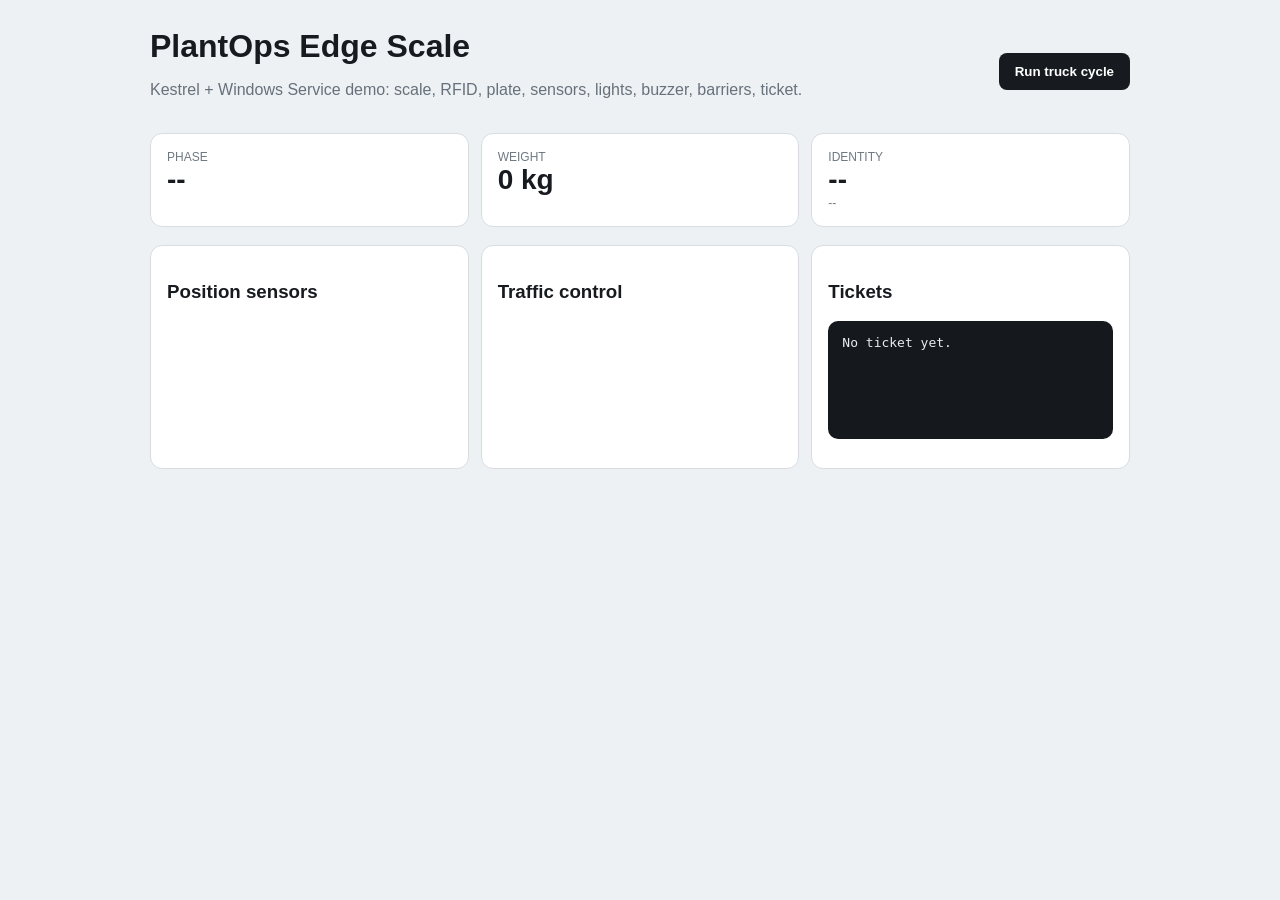
==== wwwroot/index.html @ a66e67ab "Add minimal Edge demo UI" ====
<!doctype html>
<html lang="en">
<head>
  <meta charset="utf-8">
  <meta name="viewport" content="width=device-width,initial-scale=1">
  <title>PlantOps Edge Scale Demo</title>
  <style>
    body{font-family:Segoe UI,Arial,sans-serif;background:#eef1f4;color:#171b20;margin:0}
    main{max-width:980px;margin:auto;padding:28px}header{display:flex;justify-content:space-between;gap:20px;align-items:center}
    h1{margin:0 0 6px}p{color:#66717b}button{padding:11px 16px;border:0;border-radius:8px;background:#171b20;color:white;font-weight:700;cursor:pointer}
    .grid{display:grid;grid-template-columns:repeat(3,1fr);gap:12px;margin-top:18px}.card{background:white;border:1px solid #d8dde2;border-radius:12px;padding:16px}
    .big{font-size:28px;font-weight:750}.muted{color:#6f7982;font-size:12px}.rows{display:grid;gap:7px}.row{display:flex;justify-content:space-between;border-bottom:1px solid #edf0f2;padding:6px 0}.on{color:#167044;font-weight:700}
    pre{background:#15191e;color:#e8ecef;padding:14px;border-radius:10px;overflow:auto;min-height:90px}
    @media(max-width:760px){.grid{grid-template-columns:1fr}header{display:block}button{margin-top:10px}}
  </style>
</head>
<body>
<main>
<header>
  <div><h1>PlantOps Edge Scale</h1><p>Kestrel + Windows Service demo: scale, RFID, plate, sensors, lights, buzzer, barriers, ticket.</p></div>
  <button id="run">Run truck cycle</button>
</header>
<section class="grid">
  <div class="card"><div class="muted">PHASE</div><div class="big" id="phase">--</div></div>
  <div class="card"><div class="muted">WEIGHT</div><div class="big"><span id="weight">0</span> kg</div><div id="stable"></div></div>
  <div class="card"><div class="muted">IDENTITY</div><div class="big" id="plate">--</div><div id="rfid" class="muted">--</div></div>
</section>
<section class="grid">
  <div class="card"><h3>Position sensors</h3><div id="sensors" class="rows"></div></div>
  <div class="card"><h3>Traffic control</h3><div id="control" class="rows"></div></div>
  <div class="card"><h3>Tickets</h3><pre id="tickets">No ticket yet.</pre></div>
</section>
</main>
<script>
const $=id=>document.getElementById(id);
const row=(k,v,on=false)=>`<div class="row"><span>${k}</span><b class="${on?'on':''}">${v}</b></div>`;
async function refresh(){
 const [s,t]=await Promise.all([fetch('/api/state').then(r=>r.json()),fetch('/api/tickets').then(r=>r.json())]);
 $('phase').textContent=s.phase;$('weight').textContent=Number(s.weightKg).toLocaleString();$('stable').textContent=s.weightStable?'STABLE':'UNSTABLE';$('stable').className=s.weightStable?'on':'';
 $('plate').textContent=s.plate||'--';$('rfid').textContent=s.rfid||'--';
 $('sensors').innerHTML=row('ENTRY',s.sensorEntry?'ON':'OFF',s.sensorEntry)+row('FRONT',s.sensorFront?'ON':'OFF',s.sensorFront)+row('REAR',s.sensorRear?'ON':'OFF',s.sensorRear)+row('EXIT',s.sensorExit?'ON':'OFF',s.sensorExit);
 $('control').innerHTML=row('ENTRY LIGHT',s.entryLight,s.entryLight==='GREEN')+row('EXIT LIGHT',s.exitLight,s.exitLight==='GREEN')+row('BUZZER',s.buzzer?'ON':'OFF',s.buzzer)+row('ENTRY BARRIER',s.entryBarrier,s.entryBarrier==='OPEN')+row('EXIT BARRIER',s.exitBarrier,s.exitBarrier==='OPEN');
 $('tickets').textContent=t.length?JSON.stringify(t,null,2):'No ticket yet.';$('run').disabled=s.running;
}
$('run').onclick=async()=>{await fetch('/api/demo/run',{method:'POST'});refresh()};refresh();setInterval(refresh,400);
</script>
</body>
</html>
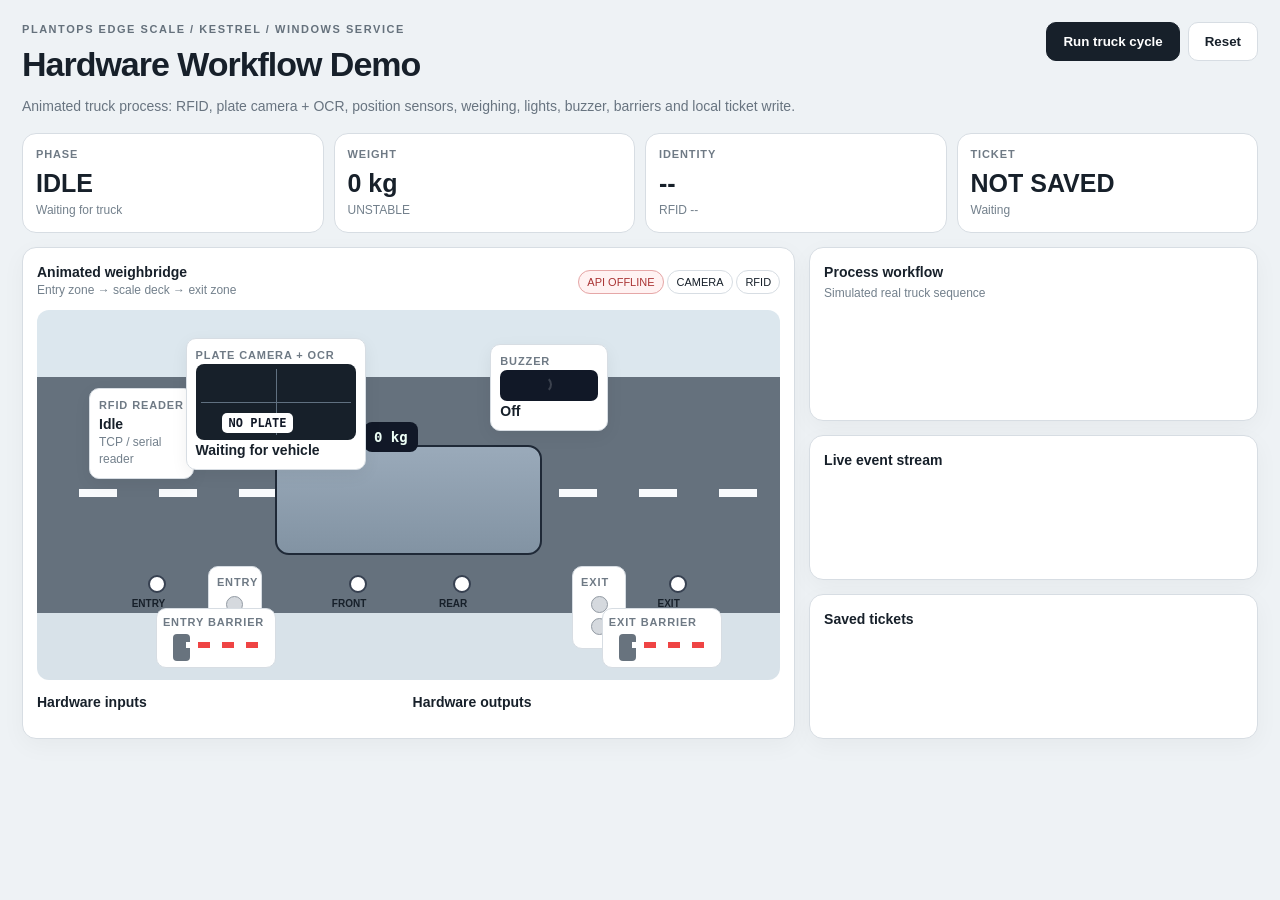
==== commit 4f4c6b81: "Add animated truck and hardware workflow demo" ====
--- a/wwwroot/index.html
+++ b/wwwroot/index.html
@@ -1,48 +1,62 @@
 <!doctype html>
 <html lang="en">
 <head>
-  <meta charset="utf-8">
-  <meta name="viewport" content="width=device-width,initial-scale=1">
-  <title>PlantOps Edge Scale Demo</title>
-  <style>
-    body{font-family:Segoe UI,Arial,sans-serif;background:#eef1f4;color:#171b20;margin:0}
-    main{max-width:980px;margin:auto;padding:28px}header{display:flex;justify-content:space-between;gap:20px;align-items:center}
-    h1{margin:0 0 6px}p{color:#66717b}button{padding:11px 16px;border:0;border-radius:8px;background:#171b20;color:white;font-weight:700;cursor:pointer}
-    .grid{display:grid;grid-template-columns:repeat(3,1fr);gap:12px;margin-top:18px}.card{background:white;border:1px solid #d8dde2;border-radius:12px;padding:16px}
-    .big{font-size:28px;font-weight:750}.muted{color:#6f7982;font-size:12px}.rows{display:grid;gap:7px}.row{display:flex;justify-content:space-between;border-bottom:1px solid #edf0f2;padding:6px 0}.on{color:#167044;font-weight:700}
-    pre{background:#15191e;color:#e8ecef;padding:14px;border-radius:10px;overflow:auto;min-height:90px}
-    @media(max-width:760px){.grid{grid-template-columns:1fr}header{display:block}button{margin-top:10px}}
-  </style>
+<meta charset="utf-8">
+<meta name="viewport" content="width=device-width,initial-scale=1">
+<title>PlantOps Edge Scale Hardware Demo</title>
+<style>
+*{box-sizing:border-box}body{margin:0;background:#eef2f5;color:#17202a;font:14px/1.45 Segoe UI,Arial,sans-serif}main{max-width:1380px;margin:auto;padding:22px}header{display:flex;justify-content:space-between;gap:20px;align-items:flex-start;margin-bottom:16px}h1{margin:2px 0 7px;font-size:34px;letter-spacing:-.03em}p{margin:0;color:#687480}.eyebrow{font-size:11px;font-weight:800;letter-spacing:.14em;color:#65717c}button{padding:11px 16px;border:1px solid #17202a;border-radius:10px;background:#17202a;color:#fff;font-weight:700;cursor:pointer}button.secondary{background:#fff;color:#17202a;border-color:#d7dde3}button:disabled{opacity:.5}.actions{display:flex;gap:8px}.hero{display:grid;grid-template-columns:repeat(4,1fr);gap:10px;margin-bottom:14px}.stat,.panel{background:#fff;border:1px solid #d7dde3;border-radius:14px}.stat{padding:13px}.k{font-size:11px;color:#6f7a85;font-weight:800;letter-spacing:.08em}.v{font-size:25px;font-weight:800;margin-top:3px}.good{color:#187847}.warn{color:#9a6900}.bad{color:#aa3535}.layout{display:grid;grid-template-columns:1.55fr .9fr;gap:14px}.panel{padding:14px;box-shadow:0 7px 24px rgba(0,0,0,.04)}.sim{position:relative;height:370px;border-radius:12px;overflow:hidden;background:linear-gradient(#dce7ee 0 18%,#65717d 18% 82%,#d8e2e9 82%)}.lane{position:absolute;left:0;right:0;top:179px;height:8px;background:repeating-linear-gradient(90deg,transparent 0 42px,#f8fafc 42px 80px)}.scale{position:absolute;left:32%;top:135px;width:36%;height:110px;border:2px solid #1f2937;border-radius:14px;background:linear-gradient(#9aaaba,#8293a3)}.weight{position:absolute;left:44%;top:112px;background:#111827;color:#ecfdf5;border-radius:8px;padding:7px 10px;font:700 14px Consolas,monospace}.truck{position:absolute;top:150px;left:-18%;width:142px;height:54px;transition:left .55s ease}.trailer{position:absolute;left:0;top:7px;width:94px;height:35px;border-radius:7px;background:#414b57}.cab{position:absolute;left:91px;top:11px;width:38px;height:29px;border-radius:8px;background:#78899a}.cab:before{content:"";position:absolute;left:6px;top:5px;width:16px;height:10px;border-radius:3px;background:#dcecff}.wheel{position:absolute;bottom:0;width:18px;height:18px;border-radius:50%;background:#111827;border:3px solid #aab2bb}.w1{left:15px}.w2{left:65px}.w3{left:100px}.truck-label{position:absolute;top:-23px;left:5px;background:#fff;border:1px solid #d7dde3;border-radius:7px;padding:4px 7px;font:700 11px Consolas,monospace}.devicebox{position:absolute;background:#fff;border:1px solid #d7dde3;border-radius:10px;padding:9px;box-shadow:0 5px 17px rgba(0,0,0,.06)}.rfid{left:7%;top:78px;width:105px}.camera{left:20%;top:28px;width:180px}.camera-screen{height:76px;border-radius:8px;background:#17202a;color:#dce7ee;position:relative;padding:7px;overflow:hidden}.cross1,.cross2{position:absolute;background:#607080}.cross1{left:50%;top:5px;bottom:5px;width:1px}.cross2{top:50%;left:5px;right:5px;height:1px}.plate-overlay{position:absolute;bottom:7px;left:26px;background:#fff;color:#111827;border-radius:5px;padding:3px 7px;font:700 12px Consolas,monospace}.buzzer{left:61%;top:34px;width:118px}.speaker{height:31px;border-radius:7px;background:#111827;position:relative}.wave{position:absolute;left:35px;top:6px;width:17px;height:17px;border:2px solid transparent;border-right-color:#e5e7eb;border-radius:50%;opacity:.2}.buzzer.on .wave{opacity:1;animation:ping .9s infinite}@keyframes ping{0%{transform:scale(.7);opacity:1}100%{transform:scale(1.7);opacity:0}}.light{position:absolute;top:256px;width:54px;padding:8px;background:#fff;border:1px solid #d7dde3;border-radius:10px}.entry-light{left:23%}.exit-light{left:72%}.lamp{width:17px;height:17px;border-radius:50%;background:#d5d9de;border:1px solid #929aa3;margin:5px auto}.lamp.red.on{background:#d04a4a;box-shadow:0 0 12px #d04a4a88}.lamp.green.on{background:#208c52;box-shadow:0 0 12px #208c5288}.barrier{position:absolute;top:298px;width:120px;height:60px;background:#fff;border:1px solid #d7dde3;border-radius:10px}.entry-barrier{left:16%}.exit-barrier{left:76%}.base{position:absolute;left:16px;top:25px;width:17px;height:27px;background:#68737e;border-radius:4px}.arm{position:absolute;left:29px;top:33px;width:72px;height:6px;background:repeating-linear-gradient(90deg,#fff 0 12px,#ef4444 12px 24px);transform-origin:left center;transition:transform .45s}.barrier.open .arm{transform:rotate(-64deg)}.sensor{position:absolute;top:265px;width:18px;height:18px;border-radius:50%;background:#fff;border:2px solid #374151}.sensor.on{background:#208c52;box-shadow:0 0 0 6px #208c5233}.se{left:15%}.sf{left:42%}.sr{left:56%}.sx{left:85%}.sensor-name{position:absolute;top:287px;transform:translateX(-50%);font-size:10px;font-weight:800}.timeline,.events,.tickets{display:grid;gap:7px}.step{display:grid;grid-template-columns:18px 1fr;gap:8px;padding:8px;border:1px solid #dde2e7;border-radius:10px;background:#fbfcfd}.dot{width:13px;height:13px;border-radius:50%;border:2px solid #9ca5ae;background:#fff;margin-top:3px}.step.done{background:#f0faf3;border-color:#9bcfae}.step.done .dot{background:#208c52;border-color:#126637}.step.active{background:#f1f6ff;border-color:#9dbdf4}.step.active .dot{background:#3b82f6;border-color:#2a5eae}.desc,.muted{font-size:12px;color:#73808c}.io{display:grid;grid-template-columns:1fr 1fr;gap:8px;margin-top:12px}.card{border:1px solid #dde2e7;border-radius:10px;padding:9px;background:#fbfcfd}.card b{display:block;margin-top:3px}.events{max-height:280px;overflow:auto}.event{display:grid;grid-template-columns:72px 76px 1fr;gap:7px;border-bottom:1px solid #edf0f2;padding:6px 0;font-size:12px}.event time{font-family:Consolas,monospace;color:#8a949e}.ticket{border:1px solid #dde2e7;border-radius:10px;padding:8px;background:#fbfcfd}.ticket strong{font-size:16px}.title-row{display:flex;justify-content:space-between;gap:10px;align-items:center;margin-bottom:10px}.pill{padding:5px 8px;border:1px solid #d7dde3;border-radius:999px;font-size:11px;background:#fff}.pill.good{border-color:#8fc9a4;background:#effaf3}.pill.bad{border-color:#e5a7a7;background:#fff2f2}@media(max-width:1050px){.layout{grid-template-columns:1fr}.hero{grid-template-columns:repeat(2,1fr)}}@media(max-width:720px){main{padding:14px}header{display:block}.actions{margin-top:10px}.hero,.io{grid-template-columns:1fr}.sim{height:420px}}
+</style>
 </head>
 <body>
 <main>
 <header>
-  <div><h1>PlantOps Edge Scale</h1><p>Kestrel + Windows Service demo: scale, RFID, plate, sensors, lights, buzzer, barriers, ticket.</p></div>
-  <button id="run">Run truck cycle</button>
+<div><div class="eyebrow">PLANTOPS EDGE SCALE / KESTREL / WINDOWS SERVICE</div><h1>Hardware Workflow Demo</h1><p>Animated truck process: RFID, plate camera + OCR, position sensors, weighing, lights, buzzer, barriers and local ticket write.</p></div>
+<div class="actions"><button id="run">Run truck cycle</button><button id="reset" class="secondary">Reset</button></div>
 </header>
-<section class="grid">
-  <div class="card"><div class="muted">PHASE</div><div class="big" id="phase">--</div></div>
-  <div class="card"><div class="muted">WEIGHT</div><div class="big"><span id="weight">0</span> kg</div><div id="stable"></div></div>
-  <div class="card"><div class="muted">IDENTITY</div><div class="big" id="plate">--</div><div id="rfid" class="muted">--</div></div>
+<section class="hero">
+<div class="stat"><div class="k">PHASE</div><div class="v" id="phase">IDLE</div><div class="muted" id="phaseHint">Waiting for truck</div></div>
+<div class="stat"><div class="k">WEIGHT</div><div class="v"><span id="weight">0</span> kg</div><div class="muted" id="stable">UNSTABLE</div></div>
+<div class="stat"><div class="k">IDENTITY</div><div class="v" id="plate">--</div><div class="muted" id="rfid">RFID --</div></div>
+<div class="stat"><div class="k">TICKET</div><div class="v" id="ticketState">NOT SAVED</div><div class="muted" id="ticketId">Waiting</div></div>
 </section>
-<section class="grid">
-  <div class="card"><h3>Position sensors</h3><div id="sensors" class="rows"></div></div>
-  <div class="card"><h3>Traffic control</h3><div id="control" class="rows"></div></div>
-  <div class="card"><h3>Tickets</h3><pre id="tickets">No ticket yet.</pre></div>
+<div class="layout">
+<section class="panel">
+<div class="title-row"><div><b>Animated weighbridge</b><div class="muted">Entry zone → scale deck → exit zone</div></div><div><span class="pill" id="health">API</span> <span class="pill" id="camPill">CAMERA</span> <span class="pill" id="rfidPill">RFID</span></div></div>
+<div class="sim">
+<div class="lane"></div><div class="scale"></div><div class="weight" id="deckWeight">0 kg</div>
+<div class="devicebox rfid" id="rfidBox"><div class="k">RFID READER</div><b id="rfidStatus">Idle</b><div class="muted">TCP / serial reader</div></div>
+<div class="devicebox camera"><div class="k">PLATE CAMERA + OCR</div><div class="camera-screen"><div class="cross1"></div><div class="cross2"></div><div class="plate-overlay" id="plateOverlay">NO PLATE</div></div><b id="cameraStatus">Waiting for vehicle</b></div>
+<div class="devicebox buzzer" id="buzzerBox"><div class="k">BUZZER</div><div class="speaker"><div class="wave"></div></div><b id="buzzerStatus">Off</b></div>
+<div class="light entry-light"><div class="k">ENTRY</div><div class="lamp red" id="entryRed"></div><div class="lamp green" id="entryGreen"></div></div>
+<div class="light exit-light"><div class="k">EXIT</div><div class="lamp red" id="exitRed"></div><div class="lamp green" id="exitGreen"></div></div>
+<div class="barrier entry-barrier" id="entryBarrier"><div class="k" style="padding:6px">ENTRY BARRIER</div><div class="base"></div><div class="arm"></div></div>
+<div class="barrier exit-barrier" id="exitBarrier"><div class="k" style="padding:6px">EXIT BARRIER</div><div class="base"></div><div class="arm"></div></div>
+<div class="sensor se" id="se"></div><div class="sensor-name" style="left:15%">ENTRY</div>
+<div class="sensor sf" id="sf"></div><div class="sensor-name" style="left:42%">FRONT</div>
+<div class="sensor sr" id="sr"></div><div class="sensor-name" style="left:56%">REAR</div>
+<div class="sensor sx" id="sx"></div><div class="sensor-name" style="left:85%">EXIT</div>
+<div class="truck" id="truck"><div class="truck-label" id="truckLabel">WAITING</div><div class="trailer"></div><div class="cab"></div><div class="wheel w1"></div><div class="wheel w2"></div><div class="wheel w3"></div></div>
+</div>
+<div class="io"><div><b>Hardware inputs</b><div id="inputs" class="io"></div></div><div><b>Hardware outputs</b><div id="outputs" class="io"></div></div></div>
 </section>
+<section style="display:grid;gap:14px">
+<div class="panel"><b>Process workflow</b><div class="muted" style="margin:3px 0 9px">Simulated real truck sequence</div><div class="timeline" id="timeline"></div></div>
+<div class="panel"><b>Live event stream</b><div class="events" id="events"></div></div>
+<div class="panel"><b>Saved tickets</b><div class="tickets" id="tickets"></div></div>
+</section>
+</div>
 </main>
 <script>
 const $=id=>document.getElementById(id);
-const row=(k,v,on=false)=>`<div class="row"><span>${k}</span><b class="${on?'on':''}">${v}</b></div>`;
-async function refresh(){
- const [s,t]=await Promise.all([fetch('/api/state').then(r=>r.json()),fetch('/api/tickets').then(r=>r.json())]);
- $('phase').textContent=s.phase;$('weight').textContent=Number(s.weightKg).toLocaleString();$('stable').textContent=s.weightStable?'STABLE':'UNSTABLE';$('stable').className=s.weightStable?'on':'';
- $('plate').textContent=s.plate||'--';$('rfid').textContent=s.rfid||'--';
- $('sensors').innerHTML=row('ENTRY',s.sensorEntry?'ON':'OFF',s.sensorEntry)+row('FRONT',s.sensorFront?'ON':'OFF',s.sensorFront)+row('REAR',s.sensorRear?'ON':'OFF',s.sensorRear)+row('EXIT',s.sensorExit?'ON':'OFF',s.sensorExit);
- $('control').innerHTML=row('ENTRY LIGHT',s.entryLight,s.entryLight==='GREEN')+row('EXIT LIGHT',s.exitLight,s.exitLight==='GREEN')+row('BUZZER',s.buzzer?'ON':'OFF',s.buzzer)+row('ENTRY BARRIER',s.entryBarrier,s.entryBarrier==='OPEN')+row('EXIT BARRIER',s.exitBarrier,s.exitBarrier==='OPEN');
- $('tickets').textContent=t.length?JSON.stringify(t,null,2):'No ticket yet.';$('run').disabled=s.running;
-}
-$('run').onclick=async()=>{await fetch('/api/demo/run',{method:'POST'});refresh()};refresh();setInterval(refresh,400);
+const steps=[['approach','Truck arriving','Entry sensor detects vehicle'],['rfid','RFID scan','Tag is read and matched'],['camera','Plate capture + OCR','Camera image is processed'],['entry','Entry permission','Green light and barrier open'],['position','Truck positioning','Front + rear sensors confirm position'],['weigh','Stable weighing','Stable weight accepted'],['ticket','Ticket write','Ticket is saved locally'],['release','Exit release','Buzzer, green light, exit barrier'],['complete','Truck leaves','System returns to safe state']];
+function card(k,v,s=''){let c=['ON','OPEN','GREEN','STABLE','MATCHED','CAPTURED','SAVED'].includes(String(v).toUpperCase())?'good':['UNSTABLE','WAITING','PROCESSING'].includes(String(v).toUpperCase())?'warn':'bad';return `<div class="card"><div class="k">${k}</div><b class="${c}">${v}</b><div class="muted">${s}</div></div>`}
+function stage(s,t){let p=(s.phase||'').toUpperCase(),ticket=!!t[0]&&['RELEASE','EXITING','COMPLETE'].includes(p);return{approach:p!=='IDLE'||s.sensorEntry,rfid:!!s.rfid,camera:!!s.plate,entry:s.entryBarrier==='OPEN'||['ENTERING','WEIGHING','RELEASE','EXITING','COMPLETE'].includes(p),position:s.sensorFront&&s.sensorRear,weigh:s.weightStable,ticket,release:s.exitBarrier==='OPEN'||['EXITING','COMPLETE'].includes(p),complete:p==='COMPLETE'}}
+function renderTimeline(s,d){let active='approach';for(const x of steps){if(!d[x[0]]){active=x[0];break}}$('timeline').innerHTML=steps.map(x=>`<div class="step ${d[x[0]]?'done':active===x[0]?'active':''}"><div class="dot"></div><div><b>${x[1]}</b><div class="desc">${x[2]}</div></div></div>`).join('')}
+function renderTruck(s){let p=(s.phase||'').toUpperCase(),x='-18%';if(p==='APPROACH')x='4%';else if(p==='ENTERING')x='27%';else if(p==='WEIGHING')x='42%';else if(p==='RELEASE')x='45%';else if(p==='EXITING')x='70%';else if(p==='COMPLETE')x='103%';$('truck').style.left=x;$('truckLabel').textContent=s.plate||p||'WAITING'}
+function lamp(id,on){$(id).className=$(id).className.replace(' on','')+(on?' on':'')}
+async function refresh(){try{const [s,e,t]=await Promise.all([fetch('/api/state').then(r=>r.json()),fetch('/api/events').then(r=>r.json()),fetch('/api/tickets').then(r=>r.json())]);const d=stage(s,t),p=(s.phase||'').toUpperCase();$('health').className='pill good';$('health').textContent='API LIVE';$('phase').textContent=s.phase;$('phaseHint').textContent={IDLE:'Waiting for truck',APPROACH:'Truck at entry zone',ENTERING:'Moving onto scale',WEIGHING:'Collecting stable weight',RELEASE:'Exit authorized',EXITING:'Truck leaving',COMPLETE:'Cycle complete'}[p]||'Runtime active';$('weight').textContent=Number(s.weightKg).toLocaleString();$('deckWeight').textContent=Number(s.weightKg).toLocaleString()+' kg';$('stable').textContent=s.weightStable?'STABLE':'UNSTABLE';$('stable').className='muted '+(s.weightStable?'good':'warn');$('plate').textContent=s.plate||'--';$('rfid').textContent=s.rfid?'RFID '+s.rfid:'RFID --';$('ticketState').textContent=d.ticket?'SAVED':'NOT SAVED';$('ticketState').className='v '+(d.ticket?'good':'bad');$('ticketId').textContent=t[0]?.ticketId||'Waiting';renderTruck(s);['se','sf','sr','sx'].forEach((id,i)=>$(id).className='sensor '+['se','sf','sr','sx'][i]+( [s.sensorEntry,s.sensorFront,s.sensorRear,s.sensorExit][i]?' on':''));lamp('entryRed',s.entryLight==='RED');lamp('entryGreen',s.entryLight==='GREEN');lamp('exitRed',s.exitLight==='RED');lamp('exitGreen',s.exitLight==='GREEN');$('entryBarrier').className='barrier entry-barrier '+(s.entryBarrier==='OPEN'?'open':'');$('exitBarrier').className='barrier exit-barrier '+(s.exitBarrier==='OPEN'?'open':'');$('buzzerBox').className='devicebox buzzer'+(s.buzzer?' on':'');$('buzzerStatus').textContent=s.buzzer?'On / release signal':'Off';$('rfidStatus').textContent=s.rfid?s.rfid:'Idle';$('rfidPill').className='pill '+(s.rfid?'good':'');$('rfidPill').textContent=s.rfid?'RFID MATCHED':'RFID IDLE';$('plateOverlay').textContent=s.plate||'NO PLATE';$('cameraStatus').textContent=s.plate?'Captured + OCR '+s.plate:(s.sensorEntry?'Capturing / processing':'Waiting for vehicle');$('camPill').className='pill '+(s.plate?'good':'');$('camPill').textContent=s.plate?'OCR COMPLETE':'CAMERA IDLE';$('inputs').innerHTML=card('RFID',s.rfid?'MATCHED':'WAITING',s.rfid||'No tag')+card('Plate camera',s.plate?'CAPTURED':'WAITING',s.plate||'No plate')+card('Entry sensor',s.sensorEntry?'ON':'OFF')+card('Front sensor',s.sensorFront?'ON':'OFF')+card('Rear sensor',s.sensorRear?'ON':'OFF')+card('Exit sensor',s.sensorExit?'ON':'OFF')+card('Scale',s.weightStable?'STABLE':'UNSTABLE',Number(s.weightKg).toLocaleString()+' kg');$('outputs').innerHTML=card('Entry light',s.entryLight)+card('Exit light',s.exitLight)+card('Entry barrier',s.entryBarrier)+card('Exit barrier',s.exitBarrier)+card('Buzzer',s.buzzer?'ON':'OFF')+card('Ticket writer',d.ticket?'SAVED':'WAITING',t[0]?.ticketId||'');renderTimeline(s,d);$('events').innerHTML=e.length?e.map(x=>`<div class="event"><time>${new Date(x.at).toLocaleTimeString()}</time><b>${x.source}</b><span>${x.message}</span></div>`).join(''):'<div class="muted">No event yet.</div>';$('tickets').innerHTML=t.length?t.map(x=>`<div class="ticket"><b>${x.ticketId}</b><div class="muted">${x.plate} / ${x.rfid}</div><strong>${Number(x.weightKg).toLocaleString()} kg</strong></div>`).join(''):'<div class="muted">No ticket yet.</div>';$('run').disabled=s.running;$('reset').disabled=s.running;$('run').textContent=s.running?'Cycle running...':'Run truck cycle'}catch(err){$('health').className='pill bad';$('health').textContent='API OFFLINE';console.error(err)}}
+$('run').onclick=async()=>{await fetch('/api/demo/run',{method:'POST'});refresh()};$('reset').onclick=async()=>{await fetch('/api/reset',{method:'POST'});refresh()};refresh();setInterval(refresh,350);
 </script>
 </body>
 </html>
